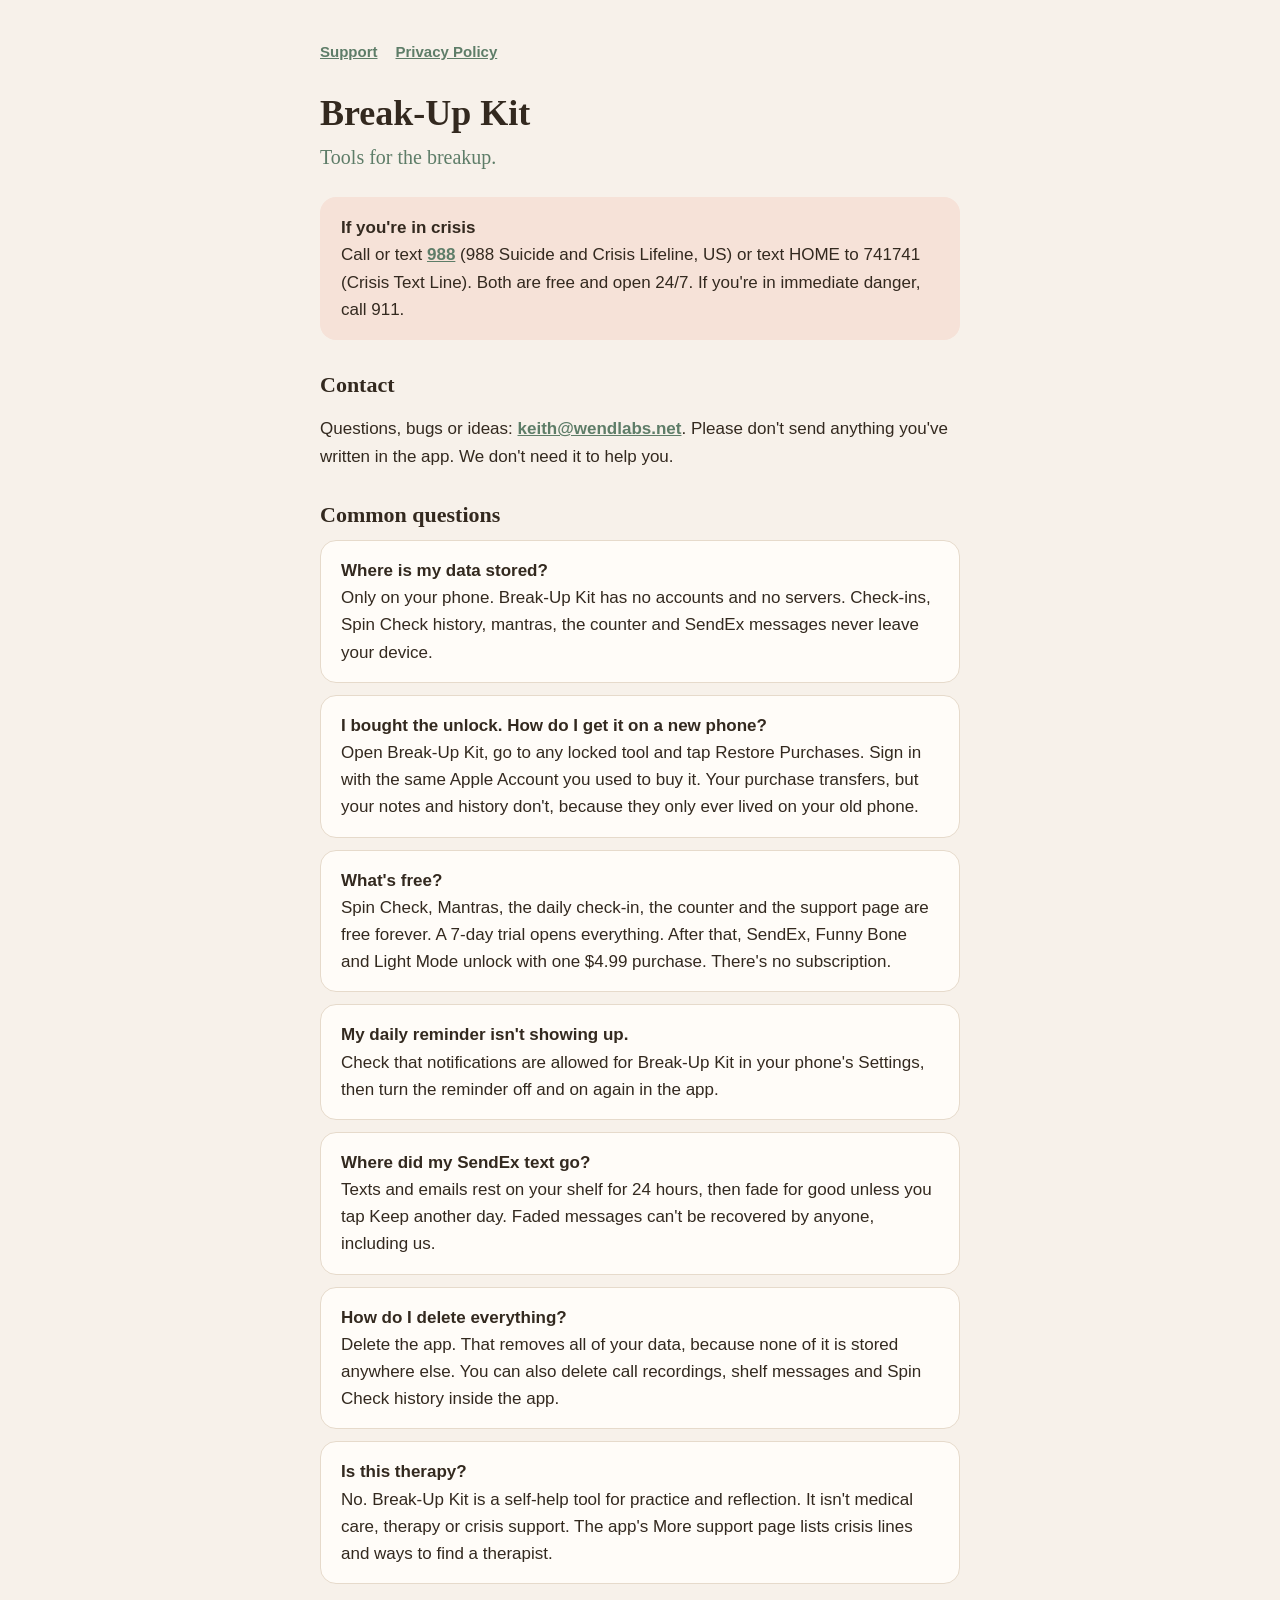
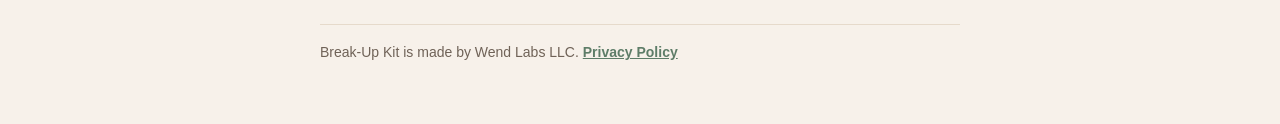
==== index.html @ 2e36f501 "Break-Up Kit support page and privacy policy" ====
<!doctype html>
<html lang="en">
<head>
<meta charset="utf-8">
<meta name="viewport" content="width=device-width, initial-scale=1">
<title>Break-Up Kit Support</title>
<meta name="description" content="Help and contact for Break-Up Kit, tools for the breakup, by Wend Labs LLC.">
<link rel="stylesheet" href="style.css">
</head>
<body>
<main>
  <nav><a href="./">Support</a><a href="privacy.html">Privacy Policy</a></nav>
  <h1>Break-Up Kit</h1>
  <p class="tag">Tools for the breakup.</p>

  <div class="card crisis">
    <strong>If you're in crisis</strong><br>
    Call or text <a href="tel:988">988</a> (988 Suicide and Crisis Lifeline, US) or text HOME to 741741 (Crisis Text Line). Both are free and open 24/7. If you're in immediate danger, call 911.
  </div>

  <h2>Contact</h2>
  <p>Questions, bugs or ideas: <a href="mailto:keith@wendlabs.net?subject=Break-Up%20Kit">keith@wendlabs.net</a>. Please don't send anything you've written in the app. We don't need it to help you.</p>

  <h2>Common questions</h2>

  <div class="card"><strong>Where is my data stored?</strong><br>
  Only on your phone. Break-Up Kit has no accounts and no servers. Check-ins, Spin Check history, mantras, the counter and SendEx messages never leave your device.</div>

  <div class="card"><strong>I bought the unlock. How do I get it on a new phone?</strong><br>
  Open Break-Up Kit, go to any locked tool and tap Restore Purchases. Sign in with the same Apple Account you used to buy it. Your purchase transfers, but your notes and history don't, because they only ever lived on your old phone.</div>

  <div class="card"><strong>What's free?</strong><br>
  Spin Check, Mantras, the daily check-in, the counter and the support page are free forever. A 7-day trial opens everything. After that, SendEx, Funny Bone and Light Mode unlock with one $4.99 purchase. There's no subscription.</div>

  <div class="card"><strong>My daily reminder isn't showing up.</strong><br>
  Check that notifications are allowed for Break-Up Kit in your phone's Settings, then turn the reminder off and on again in the app.</div>

  <div class="card"><strong>Where did my SendEx text go?</strong><br>
  Texts and emails rest on your shelf for 24 hours, then fade for good unless you tap Keep another day. Faded messages can't be recovered by anyone, including us.</div>

  <div class="card"><strong>How do I delete everything?</strong><br>
  Delete the app. That removes all of your data, because none of it is stored anywhere else. You can also delete call recordings, shelf messages and Spin Check history inside the app.</div>

  <div class="card"><strong>Is this therapy?</strong><br>
  No. Break-Up Kit is a self-help tool for practice and reflection. It isn't medical care, therapy or crisis support. The app's More support page lists crisis lines and ways to find a therapist.</div>

  <footer>Break-Up Kit is made by Wend Labs LLC. <a href="privacy.html">Privacy Policy</a></footer>
</main>
</body>
</html>
---- style.css ----
:root{--ground:#F7F1EA;--surface:#FFFCF8;--ink:#33291F;--muted:#6F6257;--line:#E6DACB;--sage:#5E7D68;--clay:#B8674A;--clay-soft:#F6E2D8}
@media (prefers-color-scheme: dark){:root{--ground:#1E1A17;--surface:#2A2420;--ink:#F3EADF;--muted:#BFAF9F;--line:#3D342D;--sage:#9DBBA5;--clay:#E09A7C;--clay-soft:#3C2B23}}
*{box-sizing:border-box}
body{margin:0;background:var(--ground);color:var(--ink);font-family:-apple-system,BlinkMacSystemFont,"Segoe UI",Roboto,Helvetica,Arial,sans-serif;font-size:17px;line-height:1.6}
main{max-width:680px;margin:0 auto;padding:40px 20px 60px}
h1,h2{font-family:Georgia,"Times New Roman",serif;font-weight:600;line-height:1.2}
h1{font-size:36px;margin:0 0 6px}
h2{font-size:22px;margin:32px 0 8px}
.tag{font-family:Georgia,serif;color:var(--sage);font-size:20px;margin:0 0 24px}
a{color:var(--sage);font-weight:600}
.card{background:var(--surface);border:1px solid var(--line);border-radius:16px;padding:16px 20px;margin:12px 0}
.crisis{background:var(--clay-soft);border-color:transparent}
nav{display:flex;gap:18px;margin:0 0 28px;font-size:15px}
footer{margin-top:40px;padding-top:16px;border-top:1px solid var(--line);font-size:14px;color:var(--muted)}
ul{padding-left:22px}
li{margin:4px 0}
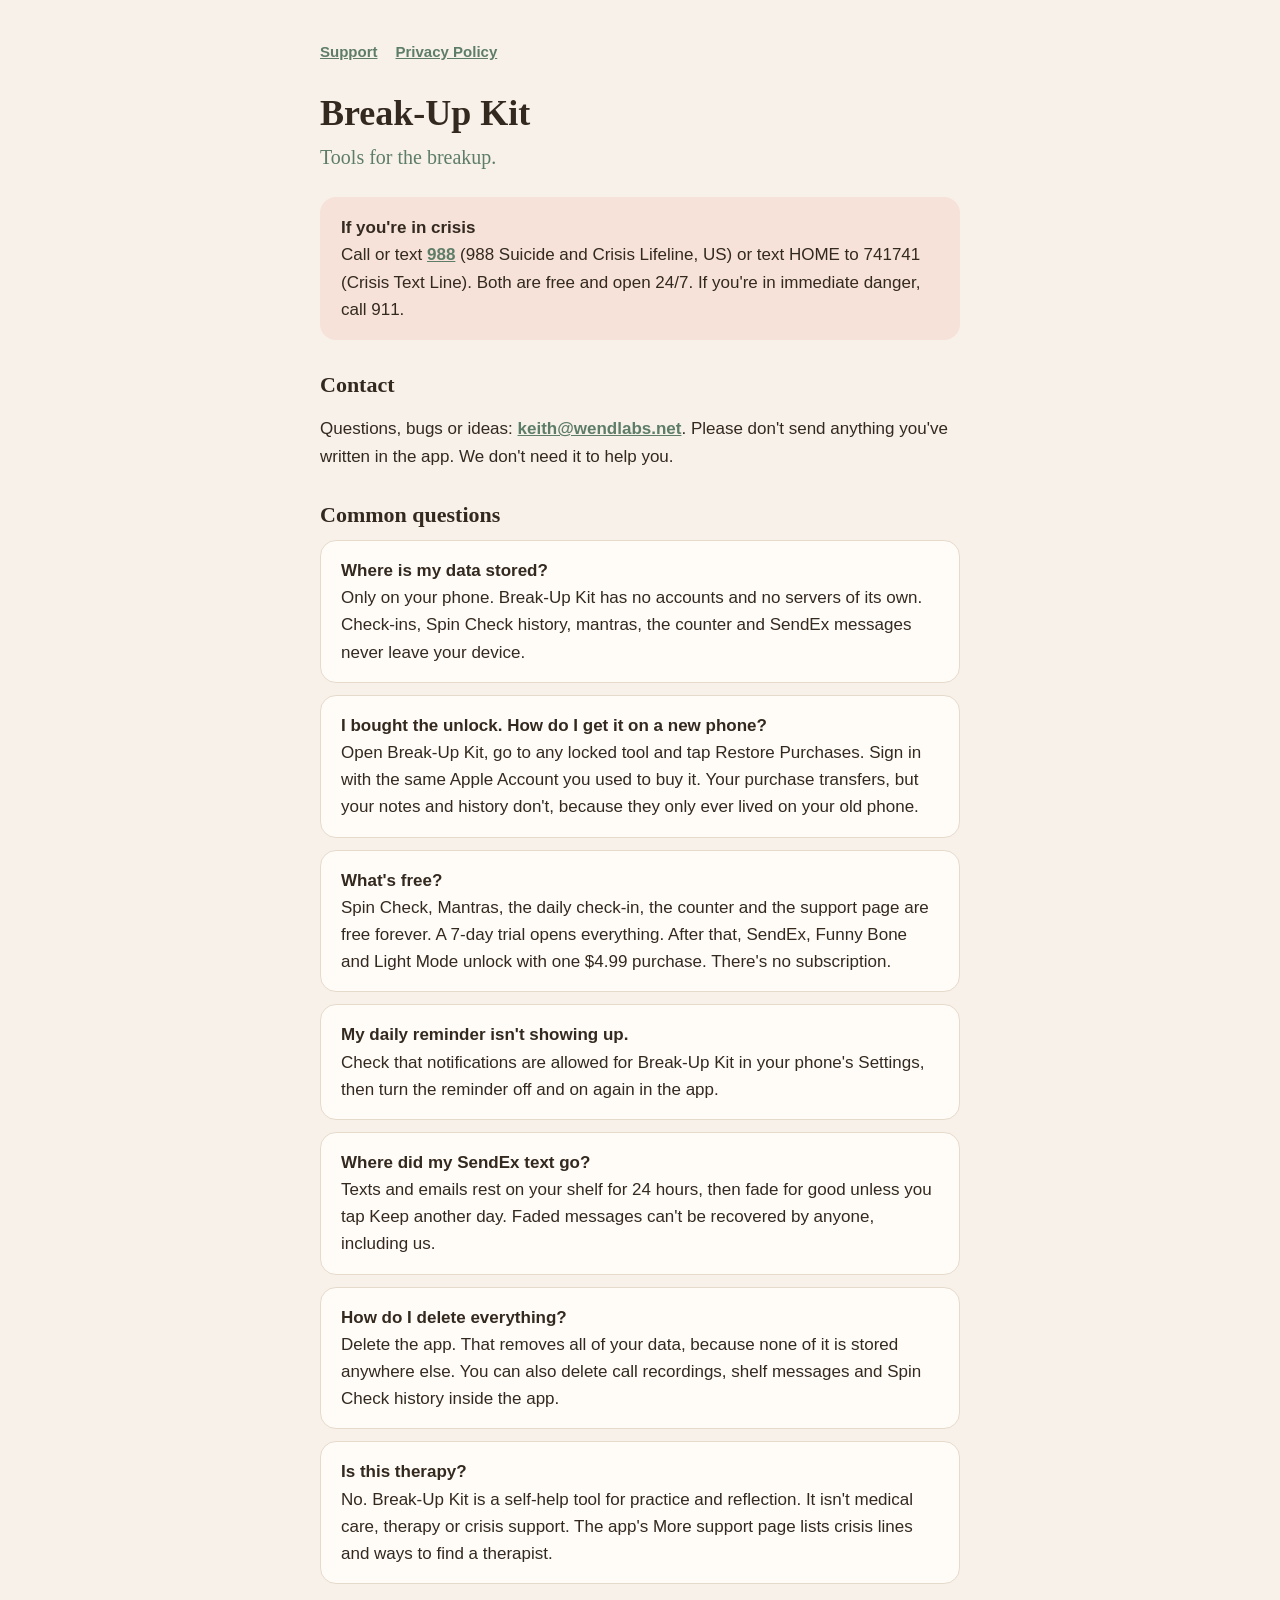
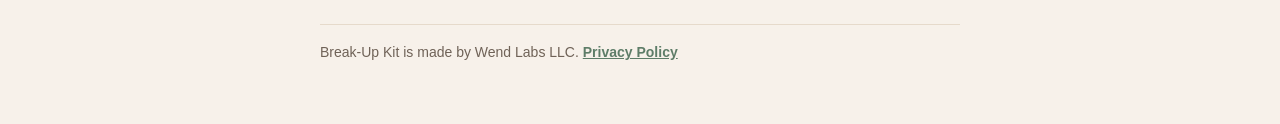
==== commit 041fe6f0: "Privacy policy: cover RevenueCat for the trial and unlock Co-Authored-By: Claude Opus 5.5 <noreply@a" ====
--- a/index.html
+++ b/index.html
@@ -24,7 +24,7 @@
   <h2>Common questions</h2>
 
   <div class="card"><strong>Where is my data stored?</strong><br>
-  Only on your phone. Break-Up Kit has no accounts and no servers. Check-ins, Spin Check history, mantras, the counter and SendEx messages never leave your device.</div>
+  Only on your phone. Break-Up Kit has no accounts and no servers of its own. Check-ins, Spin Check history, mantras, the counter and SendEx messages never leave your device.</div>
 
   <div class="card"><strong>I bought the unlock. How do I get it on a new phone?</strong><br>
   Open Break-Up Kit, go to any locked tool and tap Restore Purchases. Sign in with the same Apple Account you used to buy it. Your purchase transfers, but your notes and history don't, because they only ever lived on your old phone.</div>
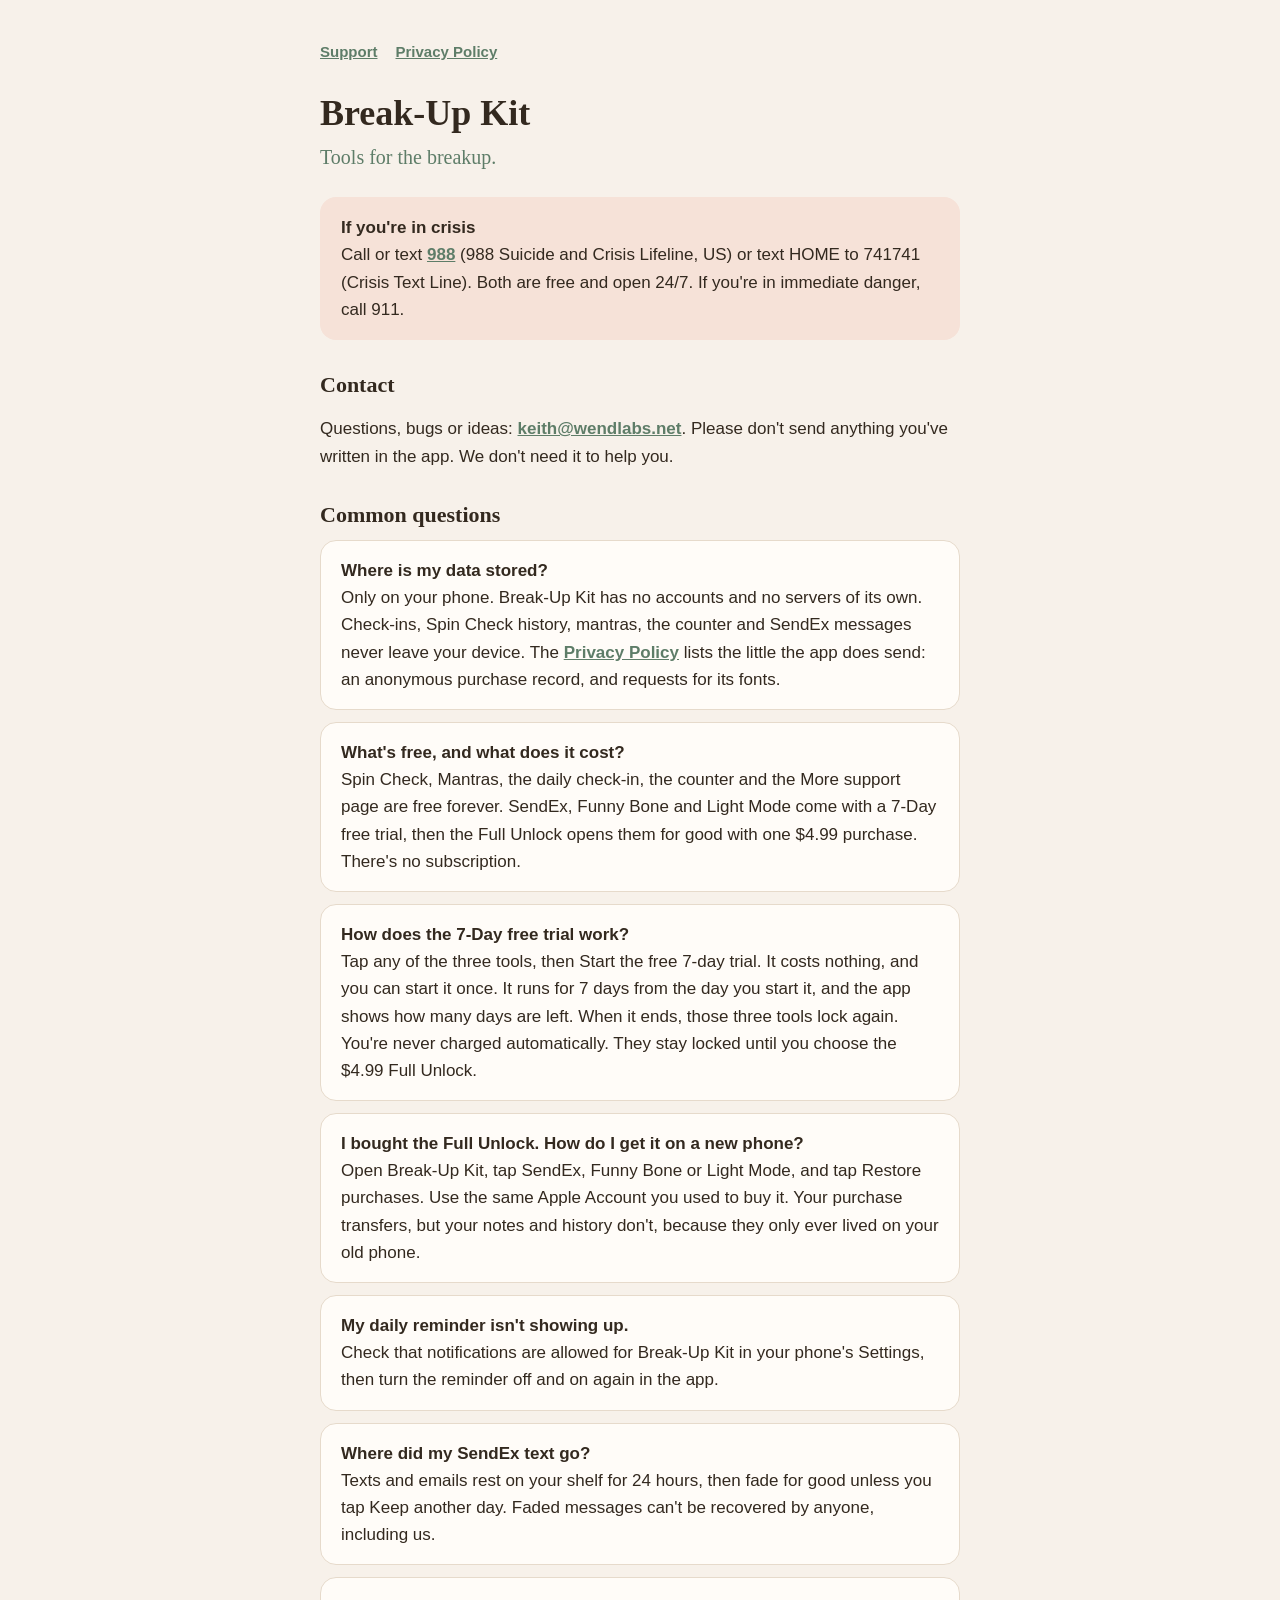
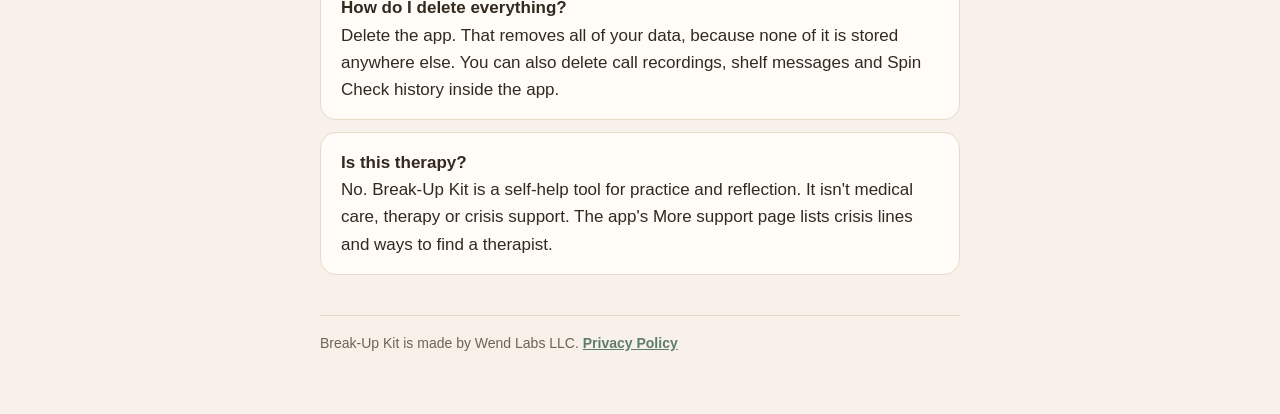
==== commit 36072e84: "Match pages to the shipping app: free tier, 7-Day trial, Full Unlock - Support: pricing and trial FA" ====
--- a/index.html
+++ b/index.html
@@ -24,13 +24,16 @@
   <h2>Common questions</h2>
 
   <div class="card"><strong>Where is my data stored?</strong><br>
-  Only on your phone. Break-Up Kit has no accounts and no servers of its own. Check-ins, Spin Check history, mantras, the counter and SendEx messages never leave your device.</div>
+  Only on your phone. Break-Up Kit has no accounts and no servers of its own. Check-ins, Spin Check history, mantras, the counter and SendEx messages never leave your device. The <a href="privacy.html">Privacy Policy</a> lists the little the app does send: an anonymous purchase record, and requests for its fonts.</div>
 
-  <div class="card"><strong>I bought the unlock. How do I get it on a new phone?</strong><br>
-  Open Break-Up Kit, go to any locked tool and tap Restore Purchases. Sign in with the same Apple Account you used to buy it. Your purchase transfers, but your notes and history don't, because they only ever lived on your old phone.</div>
+  <div class="card"><strong>What's free, and what does it cost?</strong><br>
+  Spin Check, Mantras, the daily check-in, the counter and the More support page are free forever. SendEx, Funny Bone and Light Mode come with a 7-Day free trial, then the Full Unlock opens them for good with one $4.99 purchase. There's no subscription.</div>
 
-  <div class="card"><strong>What's free?</strong><br>
-  Spin Check, Mantras, the daily check-in, the counter and the support page are free forever. A 7-day trial opens everything. After that, SendEx, Funny Bone and Light Mode unlock with one $4.99 purchase. There's no subscription.</div>
+  <div class="card"><strong>How does the 7-Day free trial work?</strong><br>
+  Tap any of the three tools, then Start the free 7-day trial. It costs nothing, and you can start it once. It runs for 7 days from the day you start it, and the app shows how many days are left. When it ends, those three tools lock again. You're never charged automatically. They stay locked until you choose the $4.99 Full Unlock.</div>
+
+  <div class="card"><strong>I bought the Full Unlock. How do I get it on a new phone?</strong><br>
+  Open Break-Up Kit, tap SendEx, Funny Bone or Light Mode, and tap Restore purchases. Use the same Apple Account you used to buy it. Your purchase transfers, but your notes and history don't, because they only ever lived on your old phone.</div>
 
   <div class="card"><strong>My daily reminder isn't showing up.</strong><br>
   Check that notifications are allowed for Break-Up Kit in your phone's Settings, then turn the reminder off and on again in the app.</div>
